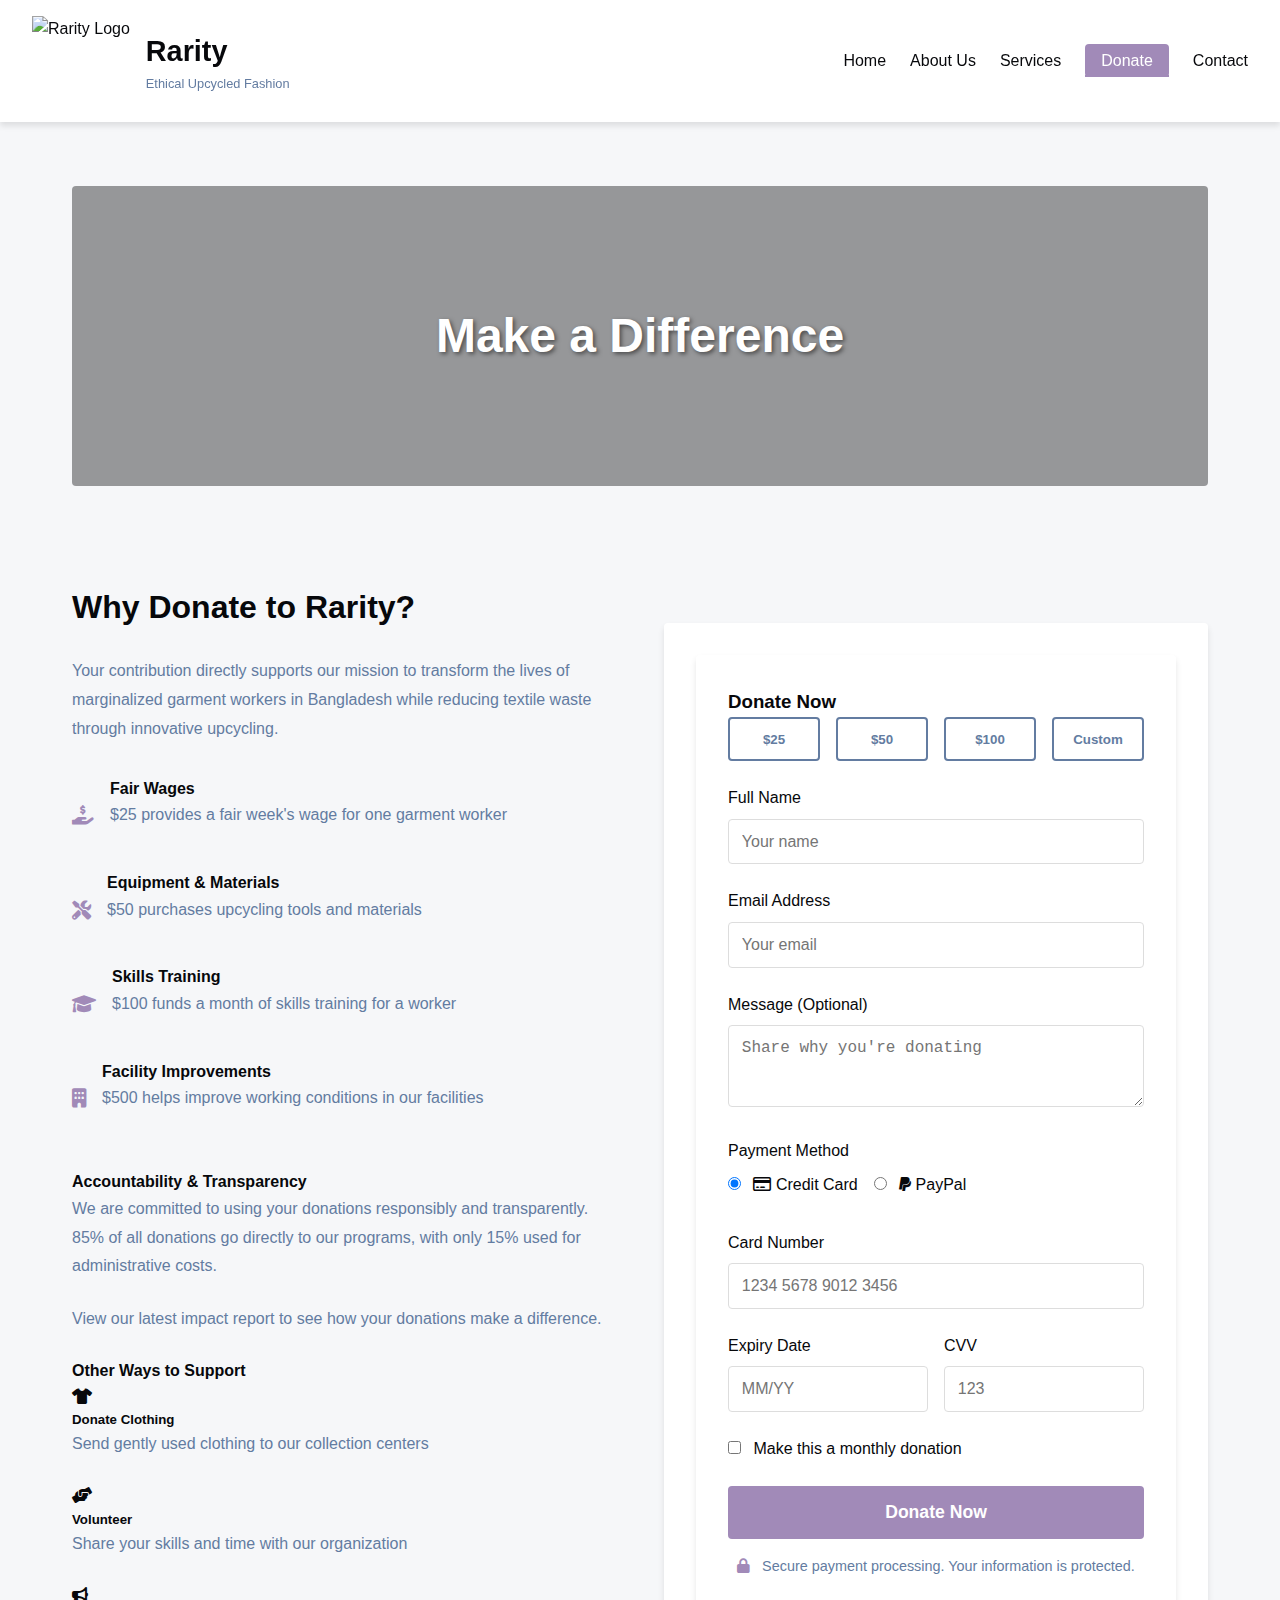
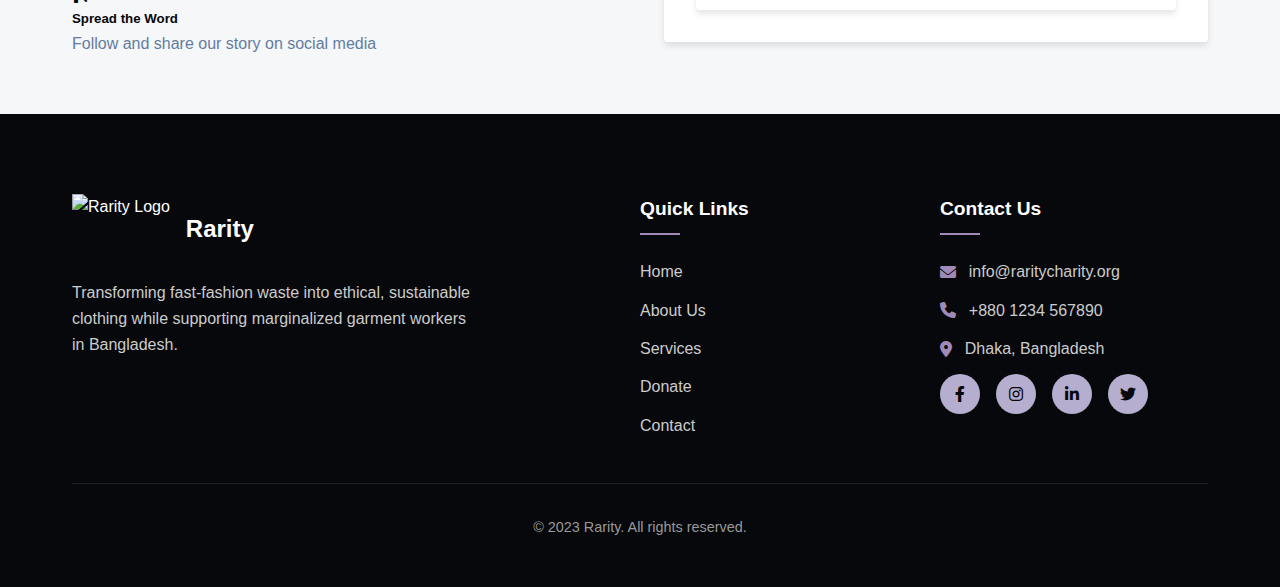
==== donate.html @ be906c5c "Add files via upload" ====
<!DOCTYPE html>
<html lang="en">
<head>
    <meta charset="UTF-8">
    <meta name="viewport" content="width=device-width, initial-scale=1.0">
    <title>Donate - Rarity</title>
    <link rel="stylesheet" href="styles.css">
    <link rel="stylesheet" href="https://cdnjs.cloudflare.com/ajax/libs/font-awesome/6.0.0-beta3/css/all.min.css">
    <link href="https://fonts.googleapis.com/css2?family=Poppins:wght@300;400;500;600;700&display=swap" rel="stylesheet">
    <link rel="icon" href="images/favicon.ico" type="image/x-icon">
</head>
<body>
    <!-- Header -->
    <header>
        <!-- Header logo -->
        <div class="logo">
            <a href="index.html">
                <img src="images/logo1.png" alt="Rarity Logo">
                <div class="logo-text">
                    <h1>Rarity</h1>
                    <p>Ethical Upcycled Fashion</p>
                </div>
            </a>
        </div>
        
        <div class="menu-toggle">
            <i class="fas fa-bars"></i>
        </div>
        
        <nav>
            <ul>
                <li><a href="index.html">Home</a></li>
                <li><a href="about.html">About Us</a></li>
                <li><a href="services.html">Services</a></li>
                <li><a href="donate.html" class="active donate-btn">Donate</a></li>
                <li><a href="contact.html">Contact</a></li>
            </ul>
        </nav>
    </header>

    <!-- Page Banner -->
    <section class="container">
        <div class="page-banner" style="background-image: url('images/donate-banner.jpg');">
            <h1>Make a Difference</h1>
        </div>
    </section>

    <!-- Donation Section -->
    <section class="container">
        <div class="donation-container">
            <div class="donation-info">
                <h3>Why Donate to Rarity?</h3>
                <p>Your contribution directly supports our mission to transform the lives of marginalized garment workers in Bangladesh while reducing textile waste through innovative upcycling.</p>
                
                <div class="impact-list">
                    <div class="impact-item">
                        <i class="fas fa-hand-holding-usd"></i>
                        <div>
                            <h4>Fair Wages</h4>
                            <p>$25 provides a fair week's wage for one garment worker</p>
                        </div>
                    </div>
                    <div class="impact-item">
                        <i class="fas fa-tools"></i>
                        <div>
                            <h4>Equipment & Materials</h4>
                            <p>$50 purchases upcycling tools and materials</p>
                        </div>
                    </div>
                    <div class="impact-item">
                        <i class="fas fa-graduation-cap"></i>
                        <div>
                            <h4>Skills Training</h4>
                            <p>$100 funds a month of skills training for a worker</p>
                        </div>
                    </div>
                    <div class="impact-item">
                        <i class="fas fa-building"></i>
                        <div>
                            <h4>Facility Improvements</h4>
                            <p>$500 helps improve working conditions in our facilities</p>
                        </div>
                    </div>
                </div>
                
                <h4>Accountability & Transparency</h4>
                <p>We are committed to using your donations responsibly and transparently. 85% of all donations go directly to our programs, with only 15% used for administrative costs.</p>
                <p>View our <a href="reports/annual-impact-2022.pdf" class="text-link">latest impact report</a> to see how your donations make a difference.</p>
                
                <div class="donation-methods">
                    <h4>Other Ways to Support</h4>
                    <div class="method-grid">
                        <div class="donation-method">
                            <i class="fas fa-tshirt"></i>
                            <h5>Donate Clothing</h5>
                            <p>Send gently used clothing to our collection centers</p>
                        </div>
                        <div class="donation-method">
                            <i class="fas fa-hands-helping"></i>
                            <h5>Volunteer</h5>
                            <p>Share your skills and time with our organization</p>
                        </div>
                        <div class="donation-method">
                            <i class="fas fa-bullhorn"></i>
                            <h5>Spread the Word</h5>
                            <p>Follow and share our story on social media</p>
                        </div>
                    </div>
                </div>
            </div>
            
            <div class="donation-form-container">
                <div class="donation-form">
                    <h3>Donate Now</h3>
                    <form id="donationForm">
                        <div class="donation-amount">
                            <button type="button" class="amount-btn" data-amount="25">$25</button>
                            <button type="button" class="amount-btn" data-amount="50">$50</button>
                            <button type="button" class="amount-btn" data-amount="100">$100</button>
                            <button type="button" class="amount-btn" data-amount="custom">Custom</button>
                        </div>
                        
                        <div class="form-group custom-amount" style="display: none;">
                            <label for="customAmount">Custom Amount ($)</label>
                            <input type="number" id="customAmount" class="form-control" placeholder="Enter amount">
                        </div>
                        
                        <div class="form-group">
                            <label for="fullName">Full Name</label>
                            <input type="text" id="fullName" class="form-control" placeholder="Your name" required>
                        </div>
                        
                        <div class="form-group">
                            <label for="email">Email Address</label>
                            <input type="email" id="email" class="form-control" placeholder="Your email" required>
                        </div>
                        
                        <div class="form-group">
                            <label for="message">Message (Optional)</label>
                            <textarea id="message" class="form-control" rows="3" placeholder="Share why you're donating"></textarea>
                        </div>
                        
                        <div class="form-group">
                            <label>Payment Method</label>
                            <div class="payment-methods">
                                <label class="payment-method">
                                    <input type="radio" name="paymentMethod" value="creditCard" checked>
                                    <span><i class="far fa-credit-card"></i> Credit Card</span>
                                </label>
                                <label class="payment-method">
                                    <input type="radio" name="paymentMethod" value="paypal">
                                    <span><i class="fab fa-paypal"></i> PayPal</span>
                                </label>
                            </div>
                        </div>
                        
                        <div id="creditCardFields">
                            <div class="form-group">
                                <label for="cardNumber">Card Number</label>
                                <input type="text" id="cardNumber" class="form-control" placeholder="1234 5678 9012 3456">
                            </div>
                            
                            <div class="form-row">
                                <div class="form-group half">
                                    <label for="expiry">Expiry Date</label>
                                    <input type="text" id="expiry" class="form-control" placeholder="MM/YY">
                                </div>
                                <div class="form-group half">
                                    <label for="cvv">CVV</label>
                                    <input type="text" id="cvv" class="form-control" placeholder="123">
                                </div>
                            </div>
                        </div>
                        
                        <div class="form-group">
                            <label class="checkbox-container">
                                <input type="checkbox" id="recurringDonation">
                                <span class="checkmark"></span>
                                Make this a monthly donation
                            </label>
                        </div>
                        
                        <button type="submit" class="submit-btn">Donate Now</button>
                        
                        <div class="secure-payment">
                            <i class="fas fa-lock"></i> Secure payment processing. Your information is protected.
                        </div>
                    </form>
                </div>
            </div>
        </div>
    </section>

  

    <!-- Footer -->
    <footer>
        <div class="container">
            <div class="footer-container">
                <div class="footer-about">
                    <div class="footer-logo">
                        <img src="images/logo-white.png" alt="Rarity Logo">
                        <h3>Rarity</h3>
                    </div>
                    <p>Transforming fast-fashion waste into ethical, sustainable clothing while supporting marginalized garment workers in Bangladesh.</p>
                </div>
                <div class="footer-links-container">
                    <h4 class="footer-heading">Quick Links</h4>
                    <ul class="footer-links">
                        <li><a href="index.html">Home</a></li>
                        <li><a href="about.html">About Us</a></li>
                        <li><a href="services.html">Services</a></li>
                        <li><a href="donate.html">Donate</a></li>
                        <li><a href="contact.html">Contact</a></li>
                    </ul>
                </div>
                <div class="footer-contact">
                    <h4 class="footer-heading">Contact Us</h4>
                    <ul class="footer-links">
                        <li><i class="fas fa-envelope"></i> info@raritycharity.org</li>
                        <li><i class="fas fa-phone"></i> +880 1234 567890</li>
                        <li><i class="fas fa-map-marker-alt"></i> Dhaka, Bangladesh</li>
                    </ul>
                    <div class="social-links">
                        <a href="#" class="social-link"><i class="fab fa-facebook-f"></i></a>
                        <a href="#" class="social-link"><i class="fab fa-instagram"></i></a>
                        <a href="#" class="social-link"><i class="fab fa-linkedin-in"></i></a>
                        <a href="#" class="social-link"><i class="fab fa-twitter"></i></a>
                    </div>
                </div>
            </div>
            <div class="footer-bottom">
                <p>&copy; 2023 Rarity. All rights reserved.</p>
            </div>
        </div>
    </footer>

    <script>
        // Mobile Menu Toggle
        document.querySelector('.menu-toggle').addEventListener('click', function() {
            document.querySelector('nav ul').classList.toggle('show');
        });
        
        // Donation Amount Selection
        const amountBtns = document.querySelectorAll('.amount-btn');
        const customAmountField = document.querySelector('.custom-amount');
        
        amountBtns.forEach(btn => {
            btn.addEventListener('click', function() {
                amountBtns.forEach(b => b.classList.remove('active'));
                this.classList.add('active');
                
                if (this.dataset.amount === 'custom') {
                    customAmountField.style.display = 'block';
                } else {
                    customAmountField.style.display = 'none';
                }
            });
        });
        
        // Payment Method Toggle
        const paymentMethods = document.querySelectorAll('input[name="paymentMethod"]');
        const creditCardFields = document.getElementById('creditCardFields');
        
        paymentMethods.forEach(method => {
            method.addEventListener('change', function() {
                if (this.value === 'creditCard') {
                    creditCardFields.style.display = 'block';
                } else {
                    creditCardFields.style.display = 'none';
                }
            });
        });
        
        // Form Submission
        document.getElementById('donationForm').addEventListener('submit', function(e) {
            e.preventDefault();
            alert('Thank you for your donation! This is a demo form - in a real implementation, you would be redirected to a secure payment processor.');
        });
    </script>
</body>
</html>
---- styles.css ----
/* Global Styles */
:root {
  --primary-dark: #07080B;
  --primary-light: #F6F7F9;
  --secondary-blue: #637CA1;
  --accent-lavender: #B5AECE;
  --accent-purple: #A18AB8;
  --transition: all 0.3s ease;
  --shadow: 0 4px 6px rgba(0, 0, 0, 0.1);
  --radius: 4px;
}

* {
  margin: 0;
  padding: 0;
  box-sizing: border-box;
}

body {
  font-family: 'Segoe UI', Tahoma, Geneva, Verdana, sans-serif;
  line-height: 1.6;
  color: var(--primary-dark);
  background-color: var(--primary-light);
}

.container {
  max-width: 1200px;
  margin: 0 auto;
  padding: 2rem;
}

a {
  text-decoration: none;
  color: var(--secondary-blue);
  transition: var(--transition);
}

a:hover {
  color: var(--accent-purple);
}

img {
  max-width: 100%;
  height: auto;
}

.section-heading {
  text-align: center;
  margin-bottom: 2rem;
}

.section-heading h2 {
  font-size: 2.2rem;
  color: var(--primary-dark);
  position: relative;
  display: inline-block;
  padding-bottom: 10px;
}

.section-heading h2::after {
  content: '';
  position: absolute;
  bottom: 0;
  left: 50%;
  transform: translateX(-50%);
  width: 80px;
  height: 3px;
  background-color: var(--accent-purple);
}

/* Header Styles */
header {
  background-color: white;
  box-shadow: var(--shadow);
  padding: 1rem 2rem;
  display: flex;
  justify-content: space-between;
  align-items: center;
  position: sticky;
  top: 0;
  z-index: 1000;
}

.logo {
  display: flex;
  align-items: center;
}

.logo a {
  display: flex;
  align-items: center;
  color: var(--primary-dark);
}

.logo img {
  height: 90px;
  margin-right: 1rem;
}

.logo-text h1 {
  font-size: 1.8rem;
  margin-bottom: 0;
}

.logo-text p {
  font-size: 0.8rem;
  color: var(--secondary-blue);
}

nav ul {
  display: flex;
  list-style: none;
}

nav ul li {
  margin-left: 1.5rem;
}

nav ul li a {
  color: var(--primary-dark);
  font-weight: 500;
  padding: 0.5rem 0;
  position: relative;
}

nav ul li a::after {
  content: '';
  position: absolute;
  bottom: 0;
  left: 0;
  width: 0;
  height: 2px;
  background-color: var(--accent-purple);
  transition: var(--transition);
}

nav ul li a:hover::after,
nav ul li a.active::after {
  width: 100%;
}

.donate-btn {
  background-color: var(--accent-purple);
  color: white !important;
  padding: 0.5rem 1rem !important;
  border-radius: var(--radius);
}

.donate-btn:hover {
  background-color: var(--secondary-blue);
}

.menu-toggle {
  display: none;
  font-size: 1.5rem;
  cursor: pointer;
}

/* Hero Section */
.hero {
  display: flex;
  align-items: center;
  justify-content: space-between;
  padding: 2rem;
  background-color: white;
  border-radius: var(--radius);
  box-shadow: var(--shadow);
  margin: 2rem;
}

.hero-content {
  flex: 1;
  padding-right: 2rem;
}

.hero-content h2 {
  font-size: 2.5rem;
  margin-bottom: 1rem;
  color: var(--primary-dark);
}

.hero-description {
  font-size: 1.1rem;
  margin-bottom: 2rem;
  color: var(--secondary-blue);
}

.cta-buttons {
  display: flex;
  gap: 1rem;
}

.cta-btn {
  padding: 0.8rem 1.5rem;
  border-radius: var(--radius);
  font-weight: 600;
  transition: var(--transition);
}

.cta-btn.primary {
  background-color: var(--accent-purple);
  color: white;
}

.cta-btn.secondary {
  background-color: transparent;
  color: var(--secondary-blue);
  border: 2px solid var(--secondary-blue);
}

.cta-btn.primary:hover {
  background-color: var(--secondary-blue);
}

.cta-btn.secondary:hover {
  background-color: var(--secondary-blue);
  color: white;
}

.hero-image {
  flex: 1;
  border-radius: var(--radius);
  overflow: hidden;
}

.hero-image img {
  width: 100%;
  height: 400px;
  object-fit: cover;
}

/* Mission Stats */
.mission-stats {
  display: grid;
  grid-template-columns: repeat(4, 1fr);
  gap: 1.5rem;
  padding: 2rem;
  background-color: var(--accent-lavender);
  margin: 0 2rem 2rem;
  border-radius: var(--radius);
  text-align: center;
}

.stat {
  padding: 1.5rem;
  background-color: white;
  border-radius: var(--radius);
  box-shadow: var(--shadow);
  transition: var(--transition);
}

.stat:hover {
  transform: translateY(-5px);
}

.stat h3 {
  font-size: 2.5rem;
  color: var(--accent-purple);
  margin-bottom: 0.5rem;
}

.stat p {
  color: var(--secondary-blue);
  font-weight: 500;
}

/* Mission & Vision Section */
.mission-vision-container {
  display: grid;
  grid-template-columns: 1fr 1fr;
  gap: 2rem;
}

.mission-box, .vision-box {
  padding: 2rem;
  border-radius: var(--radius);
  background-color: white;
  box-shadow: var(--shadow);
  height: 100%;
  display: flex;
  flex-direction: column;
}

.mission-box h3, .vision-box h3 {
  color: var(--accent-purple);
  font-size: 1.8rem;
  margin-bottom: 1rem;
  position: relative;
  padding-bottom: 10px;
}

.mission-box h3::after, .vision-box h3::after {
  content: '';
  position: absolute;
  bottom: 0;
  left: 0;
  width: 60px;
  height: 3px;
  background-color: var(--accent-purple);
}

.mission-box p, .vision-box p {
  color: var(--secondary-blue);
  line-height: 1.8;
}

/* About Us Section */
.team-section {
  padding: 4rem 0;
  background-color: var(--primary-light);
}

.team-grid {
  display: grid;
  grid-template-columns: repeat(auto-fit, minmax(250px, 1fr));
  gap: 2rem;
  margin-top: 3rem;
}

.team-member {
  background-color: white;
  border-radius: var(--radius);
  overflow: hidden;
  box-shadow: var(--shadow);
  transition: var(--transition);
}

.team-member:hover {
  transform: translateY(-10px);
}

.team-member-img {
  height: 300px;
  overflow: hidden;
}

.team-member-img img {
  width: 100%;
  height: 100%;
  object-fit: cover;
  transition: var(--transition);
}

.team-member:hover .team-member-img img {
  transform: scale(1.05);
}

.team-member-info {
  padding: 1.5rem;
}

.team-member-info h3 {
  font-size: 1.4rem;
  margin-bottom: 0.5rem;
  color: var(--primary-dark);
}

.team-member-info h4 {
  font-size: 1rem;
  color: var(--accent-purple);
  margin-bottom: 1rem;
}

.team-member-info p {
  color: var(--secondary-blue);
  font-size: 0.9rem;
}

.background-section {
  padding: 4rem 2rem;
  background-color: var(--accent-lavender);
  color: var(--primary-dark);
}

.background-content {
  max-width: 800px;
  margin: 0 auto;
  text-align: center;
}

.background-content h3 {
  font-size: 2rem;
  margin-bottom: 1.5rem;
  color: var(--primary-dark);
}

.background-content p {
  font-size: 1.1rem;
  line-height: 1.8;
  margin-bottom: 1.5rem;
}

/* Services Section */
.services-section {
  padding: 4rem 0;
}

.services-grid {
  display: grid;
  grid-template-columns: repeat(auto-fit, minmax(300px, 1fr));
  gap: 2rem;
}

.service-card {
  background-color: white;
  border-radius: var(--radius);
  box-shadow: var(--shadow);
  overflow: hidden;
  transition: var(--transition);
}

.service-card:hover {
  transform: translateY(-5px);
}

.service-img {
  height: 200px;
  overflow: hidden;
}

.service-img img {
  width: 100%;
  height: 100%;
  object-fit: cover;
  transition: var(--transition);
}

.service-card:hover .service-img img {
  transform: scale(1.05);
}

.service-content {
  padding: 1.5rem;
}

.service-content h3 {
  font-size: 1.5rem;
  margin-bottom: 1rem;
  color: var(--accent-purple);
}

.service-content p {
  color: var(--secondary-blue);
  margin-bottom: 1rem;
}

/* Donation Section */
.donation-section {
  padding: 4rem 0;
  background-color: var(--primary-light);
}

.donation-container {
  display: grid;
  grid-template-columns: 1fr 1fr;
  gap: 3rem;
  align-items: center;
}

.donation-info h3 {
  font-size: 2rem;
  margin-bottom: 1.5rem;
  color: var(--primary-dark);
}

.donation-info p {
  color: var(--secondary-blue);
  margin-bottom: 1.5rem;
  line-height: 1.8;
}

.impact-list {
  margin: 2rem 0;
}

.impact-item {
  display: flex;
  align-items: center;
  margin-bottom: 1rem;
}

.impact-item i {
  color: var(--accent-purple);
  margin-right: 1rem;
  font-size: 1.2rem;
}

.donation-form {
  background-color: white;
  padding: 2rem;
  border-radius: var(--radius);
  box-shadow: var(--shadow);
}

.form-group {
  margin-bottom: 1.5rem;
}

.form-group label {
  display: block;
  margin-bottom: 0.5rem;
  color: var(--primary-dark);
  font-weight: 500;
}

.form-control {
  width: 100%;
  padding: 0.8rem;
  border: 1px solid #ddd;
  border-radius: var(--radius);
  font-size: 1rem;
}

.donation-amount {
  display: flex;
  gap: 1rem;
  margin-bottom: 1.5rem;
}

.amount-btn {
  flex: 1;
  padding: 0.8rem;
  border: 2px solid var(--secondary-blue);
  background-color: transparent;
  color: var(--secondary-blue);
  border-radius: var(--radius);
  font-weight: 600;
  cursor: pointer;
  transition: var(--transition);
}

.amount-btn:hover, .amount-btn.active {
  background-color: var(--accent-purple);
  border-color: var(--accent-purple);
  color: white;
}

.submit-btn {
  width: 100%;
  padding: 1rem;
  background-color: var(--accent-purple);
  color: white;
  border: none;
  border-radius: var(--radius);
  font-size: 1.1rem;
  font-weight: 600;
  cursor: pointer;
  transition: var(--transition);
}

.submit-btn:hover {
  background-color: var(--secondary-blue);
}

/* Contact Section */
.contact-section {
  padding: 4rem 0;
}

/* Contact Page Styles */
.contact-container {
  display: grid;
  grid-template-columns: 1fr 1fr;
  gap: 3rem;
  margin: 3rem 0;
}

.contact-info h3, .contact-form h3 {
  font-size: 1.8rem;
  color: var(--primary-dark);
  margin-bottom: 1.5rem;
}

.contact-info p {
  color: var(--secondary-blue);
  margin-bottom: 2rem;
  line-height: 1.8;
}

.contact-details {
  margin-bottom: 2rem;
}

.contact-item {
  display: flex;
  align-items: flex-start;
  margin-bottom: 1.5rem;
}

.contact-item i {
  color: var(--accent-purple);
  font-size: 1.2rem;
  margin-right: 1rem;
  margin-top: 0.3rem;
}

.contact-item-content h4 {
  font-size: 1.1rem;
  margin-bottom: 0.3rem;
  color: var(--primary-dark);
}

.contact-item-content p, .contact-item-content a {
  color: var(--secondary-blue);
  transition: var(--transition);
}

.contact-item-content a:hover {
  color: var(--accent-purple);
}

.social-links {
  display: flex;
  gap: 1rem;
}

.social-link {
  display: flex;
  align-items: center;
  justify-content: center;
  width: 40px;
  height: 40px;
  background-color: var(--accent-lavender);
  color: var(--primary-dark);
  border-radius: 50%;
  transition: var(--transition);
}

.social-link:hover {
  background-color: var(--accent-purple);
  color: white;
}

.contact-form-container {
  background-color: white;
  border-radius: var(--radius);
  box-shadow: var(--shadow);
  padding: 2rem;
}

.form-group {
  margin-bottom: 1.5rem;
}

.form-group label {
  display: block;
  margin-bottom: 0.5rem;
  color: var(--primary-dark);
  font-weight: 500;
}

.form-control {
  width: 100%;
  padding: 0.8rem;
  border: 1px solid #ddd;
  border-radius: var(--radius);
  font-size: 1rem;
  transition: var(--transition);
}

.form-control:focus {
  border-color: var(--accent-purple);
  outline: none;
  box-shadow: 0 0 0 3px rgba(161, 138, 184, 0.2);
}

.submit-btn {
  width: 100%;
  padding: 1rem;
  background-color: var(--accent-purple);
  color: white;
  border: none;
  border-radius: var(--radius);
  font-size: 1.1rem;
  font-weight: 600;
  cursor: pointer;
  transition: var(--transition);
}

.submit-btn:hover {
  background-color: var(--secondary-blue);
}

/* Location Section Styles */
.location-section {
  padding: 4rem 0;
  background-color: var(--primary-light);
}

.map-container {
  margin-bottom: 3rem;
  box-shadow: var(--shadow);
  border-radius: var(--radius);
  overflow: hidden;
}

.service-areas {
  margin-bottom: 3rem;
}

.service-areas h3 {
  font-size: 1.8rem;
  color: var(--primary-dark);
  margin-bottom: 1.5rem;
  text-align: center;
}

.areas-grid {
  display: grid;
  grid-template-columns: repeat(auto-fit, minmax(300px, 1fr));
  gap: 2rem;
}

.area-card {
  display: flex;
  background-color: white;
  padding: 1.5rem;
  border-radius: var(--radius);
  box-shadow: var(--shadow);
  transition: var(--transition);
}

.area-card:hover {
  transform: translateY(-5px);
}

.area-icon {
  color: var(--accent-purple);
  font-size: 2rem;
  margin-right: 1.5rem;
}

.area-content h4 {
  font-size: 1.3rem;
  color: var(--primary-dark);
  margin-bottom: 0.5rem;
}

.area-content p {
  color: var(--secondary-blue);
  line-height: 1.6;
}

.visit-info {
  background-color: white;
  padding: 2rem;
  border-radius: var(--radius);
  box-shadow: var(--shadow);
}

.visit-info h3 {
  font-size: 1.8rem;
  color: var(--primary-dark);
  margin-bottom: 1rem;
}

.visit-info p {
  color: var(--secondary-blue);
  margin-bottom: 1.5rem;
  line-height: 1.8;
}

.directions h4 {
  font-size: 1.3rem;
  color: var(--primary-dark);
  margin-bottom: 1rem;
}

.directions ul {
  list-style: none;
}

.directions li {
  display: flex;
  align-items: center;
  margin-bottom: 0.8rem;
  color: var(--secondary-blue);
}

.directions li i {
  color: var(--accent-purple);
  margin-right: 1rem;
}

/* Page Banner */
.page-banner {
  height: 300px;
  background-size: cover;
  background-position: center;
  display: flex;
  align-items: center;
  justify-content: center;
  border-radius: var(--radius);
  margin: 2rem 0;
  position: relative;
}

.page-banner::before {
  content: '';
  position: absolute;
  top: 0;
  left: 0;
  width: 100%;
  height: 100%;
  background: rgba(7, 8, 11, 0.4);
  border-radius: var(--radius);
}

.page-banner h1 {
  color: white;
  font-size: 3rem;
  text-shadow: 2px 2px 4px rgba(0, 0, 0, 0.5);
  position: relative;
  z-index: 1;
}

/* Responsive Styles for Contact Page */
@media (max-width: 992px) {
  .contact-container {
    grid-template-columns: 1fr;
  }
  
  .contact-info {
    margin-bottom: 2rem;
  }
  
  .areas-grid {
    grid-template-columns: 1fr;
  }
}

@media (max-width: 768px) {
  .area-card {
    flex-direction: column;
  }
  
  .area-icon {
    margin-right: 0;
    margin-bottom: 1rem;
    text-align: center;
  }
}

@media (max-width: 576px) {
  .mission-stats {
    grid-template-columns: 1fr;
  }
  
  .cta-buttons {
    flex-direction: column;
  }
  
  .section-heading h2 {
    font-size: 1.8rem;
  }
  
  .hero-content h2 {
    font-size: 2rem;
  }
}

/* After the Donor Section styles around line 860 */

/* Supporters Section */
.supporters-section {
    padding: 4rem 0;
    background-color: var(--primary-light);
  }
  
  .supporters-grid {
    display: grid;
    grid-template-columns: repeat(auto-fit, minmax(220px, 1fr));
    gap: 2rem;
    margin-top: 3rem;
  }
  
  .supporter-card {
    background-color: white;
    border-radius: var(--radius);
    box-shadow: var(--shadow);
    padding: 2rem;
    text-align: center;
    transition: var(--transition);
  }
  
  .supporter-card:hover {
    transform: translateY(-5px);
    box-shadow: 0 10px 20px rgba(0, 0, 0, 0.1);
  }
  
  .supporter-logo {
    width: 120px;
    height: 120px;
    margin: 0 auto 1.5rem;
    display: flex;
    align-items: center;
    justify-content: center;
    border-radius: 50%;
    background-color: var(--primary-light);
    padding: 1rem;
  }
  
  .supporter-logo img {
    max-width: 100%;
    max-height: 100%;
    object-fit: contain;
  }
  
  .supporter-card h3 {
    font-size: 1.3rem;
    color: var(--primary-dark);
    margin-bottom: 0.5rem;
  }
  
  .supporter-card p {
    color: var(--accent-purple);
    font-weight: 500;
  }
  
  /* Responsive adjustments for supporters section */
  @media (max-width: 768px) {
    .supporters-grid {
      grid-template-columns: repeat(2, 1fr);
    }
  }
  
  @media (max-width: 576px) {
    .supporters-grid {
      grid-template-columns: 1fr;
    }
  }

/* Donation Page Styles */

/* Footer Styles */
footer {
  background-color: var(--primary-dark);
  color: white;
  padding: 3rem 0 1rem;
}

.footer-container {
  display: grid;
  grid-template-columns: 2fr 1fr 1fr;
  gap: 2rem;
  margin-bottom: 2rem;
}

.footer-about {
  max-width: 400px;
}

.footer-logo {
  display: flex;
  align-items: center;
  margin-bottom: 1rem;
}

.footer-logo img {
  height: 70px;
  margin-right: 1rem;
}

.footer-logo h3 {
  font-size: 1.5rem;
  color: white;
}

.footer-about p {
  color: #ccc;
  line-height: 1.6;
}

.footer-heading {
  font-size: 1.2rem;
  color: white;
  margin-bottom: 1.5rem;
  position: relative;
  padding-bottom: 10px;
}

.footer-heading::after {
  content: '';
  position: absolute;
  bottom: 0;
  left: 0;
  width: 40px;
  height: 2px;
  background-color: var(--accent-purple);
}

.footer-links {
  list-style: none;
}

.footer-links li {
  margin-bottom: 0.8rem;
}

.footer-links a, .footer-links li {
  color: #ccc;
  transition: var(--transition);
  display: flex;
  align-items: center;
}

.footer-links a:hover {
  color: var(--accent-purple);
}

.footer-links i {
  margin-right: 0.8rem;
  color: var(--accent-purple);
}

.footer-bottom {
  text-align: center;
  padding-top: 2rem;
  border-top: 1px solid rgba(255, 255, 255, 0.1);
}

.footer-bottom p {
  color: #999;
  font-size: 0.9rem;
}

/* Home Page Slider */
.slider-container {
  position: relative;
  height: 500px;
  overflow: hidden;
  border-radius: var(--radius);
  margin: 2rem 0;
}

.slide {
  position: absolute;
  top: 0;
  left: 0;
  width: 100%;
  height: 100%;
  opacity: 0;
  transition: opacity 1s ease;
  background-size: cover;
  background-position: center;
  display: flex;
  align-items: center;
  justify-content: center;
}

.slide.active {
  opacity: 1;
}

.slide::before {
  content: '';
  position: absolute;
  top: 0;
  left: 0;
  width: 100%;
  height: 100%;
  background: rgba(7, 8, 11, 0.5);
}

.slide-content {
  position: relative;
  z-index: 1;
  text-align: center;
  color: white;
  max-width: 800px;
  padding: 0 2rem;
}

.slide-content h2 {
  font-size: 3rem;
  margin-bottom: 1rem;
}

.slide-content p {
  font-size: 1.2rem;
  margin-bottom: 2rem;
}

.slider-nav {
  position: absolute;
  bottom: 20px;
  left: 50%;
  transform: translateX(-50%);
  display: flex;
  gap: 10px;
  z-index: 2;
}

.slider-dot {
  width: 12px;
  height: 12px;
  border-radius: 50%;
  background-color: rgba(255, 255, 255, 0.5);
  cursor: pointer;
  transition: var(--transition);
}

.slider-dot.active {
  background-color: white;
}

/* Service Detail Styles */
.service-detail {
  display: grid;
  grid-template-columns: 1fr 1fr;
  gap: 3rem;
  margin-bottom: 4rem;
  align-items: center;
}

.service-detail.reverse {
  grid-template-columns: 1fr 1fr;
  direction: rtl;
}

.service-detail.reverse .service-text {
  direction: ltr;
}

.service-image {
  border-radius: var(--radius);
  overflow: hidden;
  box-shadow: var(--shadow);
}

.service-image img {
  width: 100%;
  height: 100%;
  object-fit: cover;
  transition: var(--transition);
}

.service-detail:hover .service-image img {
  transform: scale(1.05);
}

.service-text h3 {
  font-size: 1.8rem;
  color: var(--accent-purple);
  margin-bottom: 1rem;
}

.service-text p {
  color: var(--secondary-blue);
  margin-bottom: 1.5rem;
  line-height: 1.8;
}

.service-list {
  list-style: none;
  margin-bottom: 1.5rem;
}

.service-list li {
  display: flex;
  align-items: flex-start;
  margin-bottom: 0.8rem;
  color: var(--secondary-blue);
}

.service-list li i {
  color: var(--accent-purple);
  margin-right: 1rem;
  margin-top: 0.3rem;
}

/* Impact Stats Section */
.impact-stats-section {
  padding: 4rem 0;
  background-color: var(--accent-lavender);
}

.section-heading.light h2, .section-heading.light p {
  color: var(--primary-dark);
}

.impact-stats-grid {
  display: grid;
  grid-template-columns: repeat(4, 1fr);
  gap: 2rem;
  margin-top: 2rem;
}

.impact-stat {
  background-color: white;
  padding: 2rem;
  border-radius: var(--radius);
  box-shadow: var(--shadow);
  text-align: center;
  transition: var(--transition);
}

.impact-stat:hover {
  transform: translateY(-5px);
}

.impact-stat i {
  font-size: 2.5rem;
  color: var(--accent-purple);
  margin-bottom: 1rem;
}

.impact-stat h3 {
  font-size: 2.5rem;
  color: var(--primary-dark);
  margin-bottom: 0.5rem;
}

.impact-stat p {
  color: var(--secondary-blue);
  font-weight: 500;
}

/* Testimonials */
.testimonials-slider {
  position: relative;
  margin: 3rem 0;
}

.testimonial {
  background-color: white;
  padding: 2rem;
  border-radius: var(--radius);
  box-shadow: var(--shadow);
  margin-bottom: 1rem;
}

.testimonial-content {
  font-style: italic;
  color: var(--secondary-blue);
  margin-bottom: 1.5rem;
  position: relative;
}

.testimonial-content::before {
  content: '"';
  font-size: 4rem;
  color: var(--accent-lavender);
  position: absolute;
  top: -20px;
  left: -10px;
  opacity: 0.5;
}

.testimonial-author {
  display: flex;
  align-items: center;
}

.testimonial-author img {
  width: 60px;
  height: 60px;
  border-radius: 50%;
  object-fit: cover;
  margin-right: 1rem;
}

.testimonial-author h4 {
  font-size: 1.1rem;
  color: var(--primary-dark);
  margin-bottom: 0.2rem;
}

.testimonial-author p {
  color: var(--secondary-blue);
  font-size: 0.9rem;
}

.testimonial-nav {
  display: flex;
  justify-content: center;
  gap: 1rem;
}

.prev-btn, .next-btn {
  background-color: var(--accent-purple);
  color: white;
  width: 40px;
  height: 40px;
  border-radius: 50%;
  display: flex;
  align-items: center;
  justify-content: center;
  border: none;
  cursor: pointer;
  transition: var(--transition);
}

.prev-btn:hover, .next-btn:hover {
  background-color: var(--secondary-blue);
}

/* CTA Container */
.cta-container {
  background-color: white;
  padding: 3rem;
  border-radius: var(--radius);
  box-shadow: var(--shadow);
  text-align: center;
  margin: 4rem 0;
}

.cta-container h3 {
  font-size: 2rem;
  color: var(--primary-dark);
  margin-bottom: 1rem;
}

.cta-container p {
  color: var(--secondary-blue);
  margin-bottom: 2rem;
  max-width: 700px;
  margin-left: auto;
  margin-right: auto;
}

/* Gallery Section */
.gallery-section {
  padding: 4rem 0;
  background-color: var(--primary-light);
}

.gallery-grid {
  display: grid;
  grid-template-columns: repeat(auto-fit, minmax(250px, 1fr));
  gap: 1.5rem;
  margin-top: 2rem;
}

.gallery-item {
  border-radius: var(--radius);
  overflow: hidden;
  box-shadow: var(--shadow);
  height: 250px;
  transition: var(--transition);
}

.gallery-item:hover {
  transform: translateY(-5px);
}

.gallery-item img {
  width: 100%;
  height: 100%;
  object-fit: cover;
  transition: var(--transition);
}

.gallery-item:hover img {
  transform: scale(1.05);
}

/* Donor Section */
.donor-section {
  padding: 4rem 0;
  background-color: white;
}

.donor-logos {
  display: flex;
  flex-wrap: wrap;
  justify-content: center;
  align-items: center;
  gap: 3rem;
  margin-top: 2rem;
}

.donor-logo {
  max-width: 150px;
  filter: grayscale(100%);
  opacity: 0.7;
  transition: var(--transition);
}

.donor-logo:hover {
  filter: grayscale(0);
  opacity: 1;
}

/* Donation Form Specific Styles */
.donation-form-container {
  background-color: white;
  border-radius: var(--radius);
  box-shadow: var(--shadow);
  padding: 2rem;
}

.payment-methods {
  display: flex;
  gap: 1rem;
  margin-top: 0.5rem;
}

.payment-method {
  display: flex;
  align-items: center;
  cursor: pointer;
}

.payment-method input {
  margin-right: 0.5rem;
}

.form-row {
  display: flex;
  gap: 1rem;
}

.form-group.half {
  flex: 1;
}

.checkbox-container {
  display: flex;
  align-items: center;
  cursor: pointer;
}

.checkbox-container input {
  margin-right: 0.5rem;
}

.secure-payment {
  text-align: center;
  margin-top: 1rem;
  color: var(--secondary-blue);
  font-size: 0.9rem;
}

.secure-payment i {
  color: var(--accent-purple);
  margin-right: 0.5rem;
}

/* Responsive Styles */
@media (max-width: 992px) {
  .footer-container {
    grid-template-columns: 1fr 1fr;
  }
  
  .footer-about {
    grid-column: span 2;
    max-width: 100%;
  }
  
  .service-detail, .service-detail.reverse {
    grid-template-columns: 1fr;
    direction: ltr;
  }
  
  .impact-stats-grid {
    grid-template-columns: repeat(2, 1fr);
  }
  
  .donation-container {
    grid-template-columns: 1fr;
  }
}

@media (max-width: 768px) {
  .menu-toggle {
    display: block;
  }
  
  nav ul {
    display: none;
    position: absolute;
    top: 100%;
    left: 0;
    width: 100%;
    background-color: white;
    flex-direction: column;
    padding: 1rem;
    box-shadow: var(--shadow);
  }
  
  nav ul.show {
    display: flex;
  }
  
  nav ul li {
    margin: 0.5rem 0;
  }
  
  .hero {
    flex-direction: column;
  }
  
  .hero-content {
    padding-right: 0;
    margin-bottom: 2rem;
  }
  
  .mission-vision-container {
    grid-template-columns: 1fr;
  }
  
  .impact-stats-grid {
    grid-template-columns: 1fr;
  }
}

@media (max-width: 576px) {
  .footer-container {
    grid-template-columns: 1fr;
  }
  
  .footer-about {
    grid-column: span 1;
  }
  
  .slide-content h2 {
    font-size: 2rem;
  }
  
  .slide-content p {
    font-size: 1rem;
  }
}
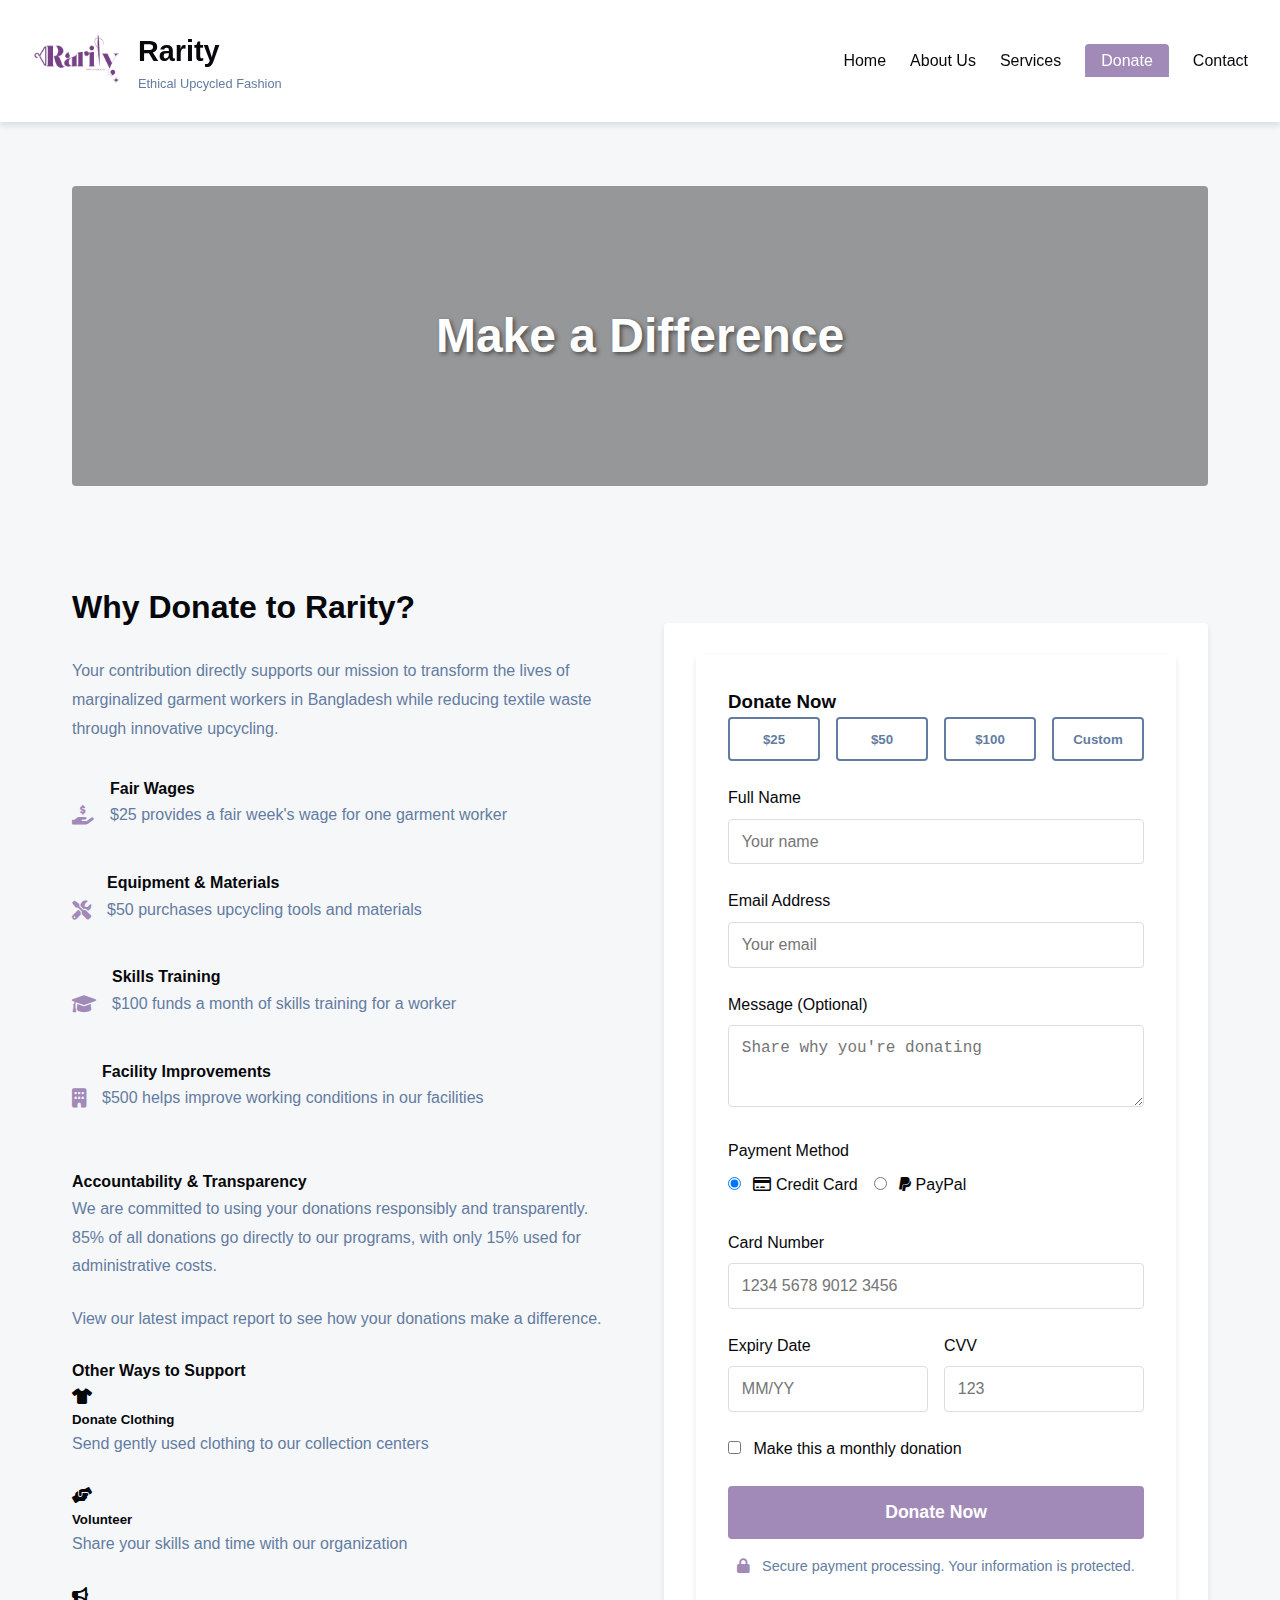
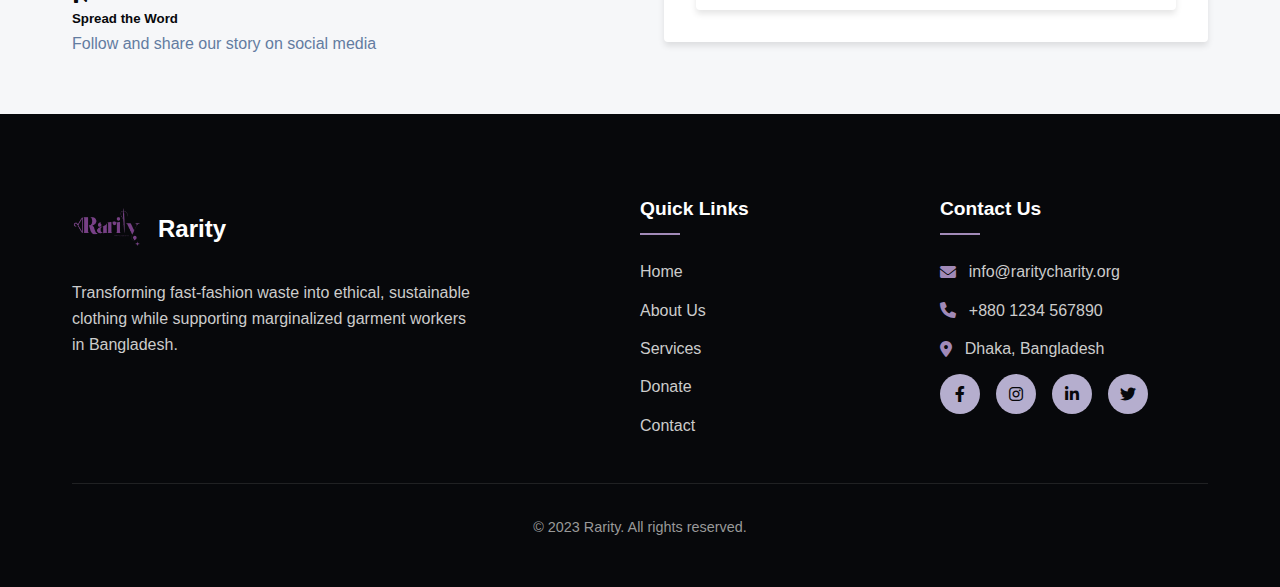
==== commit a7713942: "Update donate.html" ====
--- a/donate.html
+++ b/donate.html
@@ -199,7 +199,7 @@
             <div class="footer-container">
                 <div class="footer-about">
                     <div class="footer-logo">
-                        <img src="images/logo-white.png" alt="Rarity Logo">
+<img src="images/logo1.png" alt="Rarity Logo">
                         <h3>Rarity</h3>
                     </div>
                     <p>Transforming fast-fashion waste into ethical, sustainable clothing while supporting marginalized garment workers in Bangladesh.</p>
@@ -279,4 +279,4 @@
         });
     </script>
 </body>
-</html>+</html>
